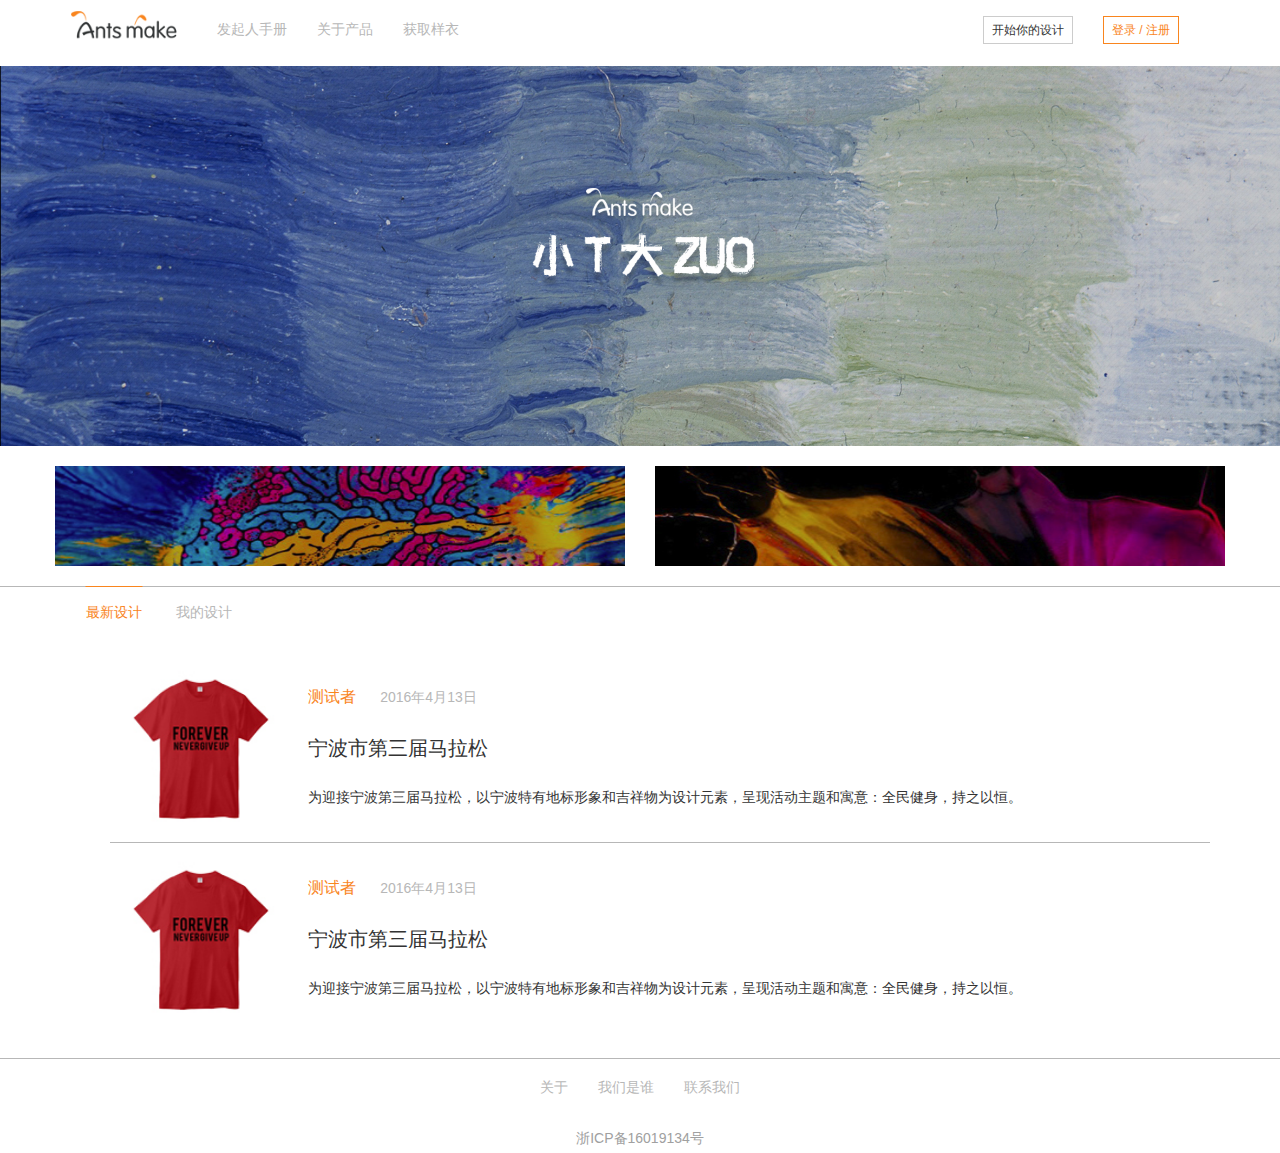
==== index.html @ 7a77fde2 "first commit" ====
<!DOCTYPE html>
<html lang="en">

<head>
    <meta charset="utf-8">
    <meta http-equiv="X-UA-Compatible" content="IE=edge">
    <meta name="viewport" content="width=device-width, initial-scale=1">
    <title>Antsmake</title>

    <link href="lib/bootstrap/dist/css/bootstrap.min.css" rel="stylesheet">
    <link href="lib/font-awesome/css/font-awesome.min.css" rel="stylesheet">

    <link href="styles/app.css" rel="stylesheet">
    <link rel="shortcut icon" href="favicon.ico">
    
</head>

<body>
	<header ui-view="header" class="am-header"></header>
	<div ui-view="body" class="am-body"></div>
	<footer ui-view="footer" class="am-footer"></footer>

	<!-- lib -->
    <script src="lib/jquery/dist/jquery.min.js"></script>
    <script src="lib/bootstrap/dist/js/bootstrap.min.js"></script>
    <script src="lib/angular/angular.min.js"></script>
    <script src="lib/angular-route/angular-route.min.js"></script>
    <script src="lib/angular-cookies/angular-cookies.min.js"></script>
    <script src="lib/angular-resource/angular-resource.min.js"></script>
    <script src="lib/angular-ui-router/release/angular-ui-router.min.js"></script>
    <script src="lib/angular-strap/dist/angular-strap.min.js"></script>
    <script src="lib/angular-strap/dist/angular-strap.tpl.min.js"></script>
    <script src="lib/moment/min/moment.min.js"></script>

	<script data-main="main" src="lib/require.js"></script>

	<script src="env.js"></script>
</body>

</html>
---- styles/app.css ----
body {
	font: 14px/1 微软雅黑, 'Segoe UI', Tahoma, Verdana, Arial, Helvetica, 宋体, sans-serif;
	line-height: 1.25;
	color: #333;
	min-width: 768px;
}

a {
	text-decoration: none;
	color: #a0a0a0;
}

::-webkit-input-placeholder { font-family: 'SimSun';font-size: 14px;color: #bfbfbf;}
::-moz-placeholder { font-family: 'SimSun';font-size: 14px;color: #bfbfbf; } /* firefox 19+ */
:-ms-input-placeholder { font-family: 'SimSun';font-size: 14px;color: #bfbfbf; } /* ie */
input:-moz-placeholder { font-family: 'SimSun';font-size: 14px;color: #bfbfbf; }

.am-header {
	border-bottom: 1px solid rgb(183, 183, 183);
	padding: 0;
}
.am-body {
}
.am-footer {
	border-top: 1px solid rgb(183, 183, 183);
}

.am-navbar {
	margin: 0;
}
.am-navbar .navbar-toggle .icon-bar {
	background-color: rgb(183, 183, 183);
}
.navbar-brand.logo-wrapper {
	padding: 10px 0 20px;
	margin-right: 20px;
	line-height: 1;
}
.navbar-brand.logo-wrapper img {
	height: 30px;
	vertical-align: middle;
}
.am-navbar-nav {
	display: inline-block;
}
.am-navbar-nav>li {
	float: left;
	padding: 20px 15px;
}
.am-navbar-nav.navbar-right>li {
	padding: 15px;
}
.am-navbar-nav>li>a {
	color: rgb(183, 183, 183);
	padding: 0;
	vertical-align: middle;
	background-color: transparent;
	border-bottom: 2px solid transparent;
}
.am-navbar-nav>li>a:hover,
.am-navbar-nav>li>a:focus,
.am-navbar-nav>li>a:active,
.am-navbar-nav>li>a.active {
	color: #F9851E;
	background-color: transparent;
	border-bottom-color: #F9851E;
}

.home-brand {
	width: 100%;
}
.home-brand img {
	width: 100%;
	height: 380px;
}
.home-brand .container {
	padding: 20px 0;
}
.home-brand-palette {
	width: 100%;
}
.home-brand-palette img {
	width: 100%;
	height: 100px;
}

.label {
	border-radius: 0;
}
.label.label-info {
	color: #fff;
	background-color: #60c4ae;
}
.label.label-warning {
	color: #fff;
	background-color: #f9851e;
}
.label.label-success {
	color: #fff;
	background-color: #00561f;
}

.btn {
	border-radius: 0;
	padding: 4px 8px;
}
.btn.btn-warning, .btn.btn-warning:hover, .btn.btn-warning:focus {
	color: #fff;
	background-color: #f9851e;
	border-color: #f9851e;
}
.btn.btn-info, .btn.btn-info:hover, .btn.btn-info:focus {
	color: #fff;
	background-color: #60c4ae;
	border-color: #60c4ae;
}
.btn.btn-success, .btn.btn-success:hover, .btn.btn-success:focus {
	color: #fff;
	background-color: #00561f;
	border-color: #00561f;
}
.btn-default-danger {
	color: #d9534f;
	border-color: #d43f3a;
}
.btn-default-warning {
	color: #f9851e;
	border-color: #f9851e;
}
.btn.btn-xs {
	padding: 4px 8px;
}
.btn.btn-link {
	color: #a0a0a0;
	text-decoration: none;
}
.btn.btn-img {
	line-height: 1;
	padding: 0;
	border: 0;
}
.btn.btn-img:hover,.btn.btn-img:focus,.btn.btn-img:active {
	border: transparent;
}
.btn.btn-img.btn-xs img {
	height: 28px;
}

.am-nav-tabs {
	margin-top: -1px;
	border-bottom: transparent;
}
.am-nav-tabs>li {
	padding: 0 15px;
}
.am-nav-tabs>li>a {
	border-top: 1px solid transparent;
	color: rgb(183, 183, 183);
	padding: 15px 0;
}
.am-nav-tabs>li>a:hover,
.am-nav-tabs>li>a:focus,
.am-nav-tabs>li>a:active,
.am-nav-tabs>li>a.active {
	border-color: transparent;
	border-radius: 0;
	color: #F9851E;
	background-color: transparent;
	border-top-color: #F9851E;
}
.tab-content {
	padding: 15px 0;
}

.list-design {
	list-style: none;
	display: block;
}
.list-design>li {
	padding: 10px 15px;
}
.list-design>li:not(:last-child) {
	border-bottom: 1px solid rgb(183, 183, 183);
}
.list-design>li .avatar {
	width: 100%;
}
.list-design>li .caption {
	display: block;
	position: relative;
	padding-top: 15px;
}
.list-design>li .caption>* {
	padding: 10px 0;
}
.list-design .caption .user {
	font-size: 16px;
	color: #F9851E;
}
.list-design .caption .time {
	margin-left: 20px;
	color: rgb(183, 183, 183);
}
.list-design .caption .title {
	font-size: 20px;
	font-weight: 400;
}

.form-control {
	border-radius: 0;
	line-height: 1.25;
	padding: 4px 8px;
	height: 32px;
}

.modal-dialog {
	margin-top: 80px;
	width: 400px;
}
.modal-dialog .modal-content>.modal-body {
	padding: 30px 60px 50px;
}
.modal-dialog .close {
	position: absolute;
	top: 0;
	right: 10px;
	line-height: 1;
}
.modal-dialog .close>span {
	display: inline-block;
	vertical-align: middle;
	font-size: 48px;
	font-weight: 100;
}
.modal-dialog .d-header {

}
.modal-dialog .d-header .img-container {
	text-align: center;
}
.modal-dialog .d-body {
	padding: 40px;
}
.modal-dialog .d-body .text {
	text-align: center;
}
.modal-dialog .d-footer {}
.modal-dialog .d-footer .btns {
	text-align: center;
}
.modal-dialog .d-footer .btns>.btn {
	padding: 5px 30px;
}
.passport-form {
	padding: 0 10px;
}
.passport-form>.title {
	text-align: center;
	color: rgb(183, 183, 183);
}
.passport-form>.title img {
	height: 30px;
}
.passport-form .form-group label {
	color: rgb(183, 183, 183);
	font-weight: 100;
}
.passport-form .form-group input[type="submit"] {
	padding-left: 40px;
	padding-right: 40px;
}
.modal-backdrop.am-fade {
  opacity: .5;
  transition: opacity .15s linear;
  &.ng-enter {
    opacity: 0;
    &.ng-enter-active {
      opacity: .5;
    }
  }
  &.ng-leave {
    opacity: .5;
    &.ng-leave-active {
      opacity: 0;
    }
  }
}

/* Validation */
.block {
    display: block;
}
.help-block {
    display: block;
    font-size: 12px;
}
.form-group.has-error>.control-label {
    color: #f9851e;
}
.form-group.has-error .form-control {
    border-color: #f9851e;
}
.form-group.has-error .help-block {
    color: #f9851e;
}

.am-dropdown>.dropdown-menu {
	border-radius: 0;
	margin-top: 0;
	padding: 0;
	border: 1px solid #f9851e;
	min-width: 0;
}
.am-dropdown>.dropdown-menu>li>a {
	padding: 5px 9px;
}

.text-gray {
	color: #959595;
}
.text-warning {
	color: #f9851e;
}
.text-info {
	color: #60c4ae;
}
.text-success {
	color: #00561f;
}

.am-nav {
	background-color: #eeeeee;
	border-radius: 4px;
	display: table;
	position: relative;
	width: 100%;
}
.am-nav>li+li {
	margin-left: 0;
}
.am-nav>li {
	display: table-cell;
	vertical-align: middle;
}
.am-nav>li:not(:last-child) {
	float: none;
	white-space: nowrap;
	width: 1%;
}
.am-nav>li:last-child {
	float: left;
	width: 100%;
}
.am-nav>li>a {
	padding: 5px 20px;
	border-radius: 0;
	border: 1px solid #dcdcdc;
	color: #7e7e7e;
}
.am-nav>li:not(:first-child)>a {
	border-left: 0;
}
.am-nav>li>a>i, .am-nav>li>a>span {
	vertical-align: center;
}
.am-nav>li>a>i {
	font-size: 18px;
	position: relative;
	top: 1px;
}
.nav.am-nav>li.active>a, .nav.am-nav>li>a:hover, .nav.am-nav>li>a:focus {
	background-color: #fff;
	color: #F9851E;
}
.nav.am-nav>li.active>a>span, .nav.am-nav>li>a:hover>span, .nav.am-nav>li>a:focus>span {
	font-weight: 600;
}
.am-nav>li:first-child>a {
	border-bottom-left-radius: 4px;
	border-top-left-radius: 4px;
}
.am-nav>li:last-child>a {
	border-bottom-right-radius: 4px;
	border-top-right-radius: 4px;
}
.am-nav>li.has-lace.active>a {
	border-bottom-color: #fff;
}
.am-nav>li.has-lace+li>a, .am-nav>li.has-lace:first-child>a {
	border-bottom-left-radius: 0;
}
.am-nav>li.has-lace+li>a, .am-nav>li.has-lace:last-child>a {
	border-bottom-right-radius: 0;
}

.nav-lace {
	display: block;
	position: relative;
	border: 1px solid #dcdcdc;
	border-top: 0;
	margin-bottom: 15px;
}
.nav-lace>.arrow-down {
	display: block;
	position: absolute;
	left: 20px;
	top: 100%;
	width:0; 
    height:0; 
    border-left: 15px solid transparent;
    border-right: 15px solid transparent;
    border-top: 15px solid #dcdcdc;
}
.nav-lace>.arrow-down:after {
	content: " ";
	display: block;
	position: absolute;
	left: -14px;
	top: -15px;
	width:0; 
    height:0; 
    border-left: 14px solid transparent;
    border-right: 14px solid transparent;
    border-top: 14px solid #fff;
}

.horizental-list {
	list-style: none;
	display: block;
	padding: 0;
	margin: 0;
}
.horizental-list:before, .horizental-list:after{
	display: table;
    content: " ";
    clear: both;
}
.horizental-list>li {
	position: relative;
	float: left;
	padding: 15px 20px;
}
.horizental-list>li>a {
	position: relative;
}
.horizental-list>li>a:hover, .horizental-list>li>a:focus {
	color: #f9851e;
	text-decoration: none;
}
.horizental-list>li:not(:first-child)>a:before {
	content: " ";
	display: block;
	background-color: #dcdcdc;
	width: 1px;
	position: absolute;
	top: 0;
	bottom: 0;
	left: -19px;
}

.nav-content .container-fluid {
	padding: 20px;
}
.nav-content .row {
	margin-left: -20px;
	margin-right: -20px;
}
.nav-content div[class*="col-"]{
	padding: 0 20px;
}
.widget {
	display: block;
	width: 100%;
	position: relative;
	border: 1px solid #dcdcdc;
}
.widget-header {
	padding: 5px 12px;
	font-size: 16px;
	font-weight: 600;
	text-align: center;
	color: #fff;
	background: #dcdcdc url('../imgs/widget-header-bg.png') repeat-x;
}
.widget-header.widget-header-info {
	color: #60c4ae;
}
.widget-header.widget-header-warning {
	color: #f9851e;
}
.widget-header.widget-header-success {
	color: #00561f;
}
.widget-body {
	position: relative;
}
.design-box {
	position: relative;
	display: block;
	padding: 20px;
}
.design-box:after {
	content: " ";
	display: table;
	clear: both;
}
.design-box>.img-container {
	display: inline-block;
	background-color: #fafafa;
	padding: 0;
	float: left;
}
.design-box>.img-container>img {
	width: 181px;
	height: 207px;
}
.design-box>.caption {
	position: relative;
	width: 50%;
	padding: 0 20px;
	display: inline-block;
	float: left;
}
.design-box>.caption>p {
	padding: 10px 0 0;
}
.design-box>.caption>.btns {
	margin-top: 30px;
}
.design-box>.caption .number {
	color: #f9851e;
	font-size: 24px;
	font-weight: bold;
}

.nav-content>.order-list {
	padding: 20px 0;
}
.order-list {
	display: block;
	width: 100%;
	position: relative;
}
.order-list>.order-list-item+.order-list-item {
	margin-bottom: 20px;
}
.order-list-item>.item-header {
	display: block;
	padding: 10px;
	border-bottom: 1px solid #dcdcdc;
}
.order-list-item>.item-header>.date {
	margin-right: 50px
}
.order-list-item>.item-body {
	padding: 5px 0;
	display: table;
	position: relative;
}
.order-list-item>.item-body>* {
	display: table-cell;
	vertical-align: middle;
}
.order-list-item>.item-body:after {
	content: " ";
	display: table;
	clear: both;
}
.order-list-item>.item-body>.img-container {
	background-color: #fafafa;
	white-space: nowrap;
}
.order-list-item>.item-body>.img-container>img {
	width: 114px;
	height: 130px;
}
.order-list-item>.item-body>.caption {
	width: 100%;
}
.order-list-item>.item-body>.caption:after {
	content: " ";
	display: table;
	clear: both;
}
.order-list-item>.item-body>.caption>.title,
.order-list-item>.item-body>.caption>.count,
.order-list-item>.item-body>.caption>.price,
.order-list-item>.item-body>.caption>.status {
	text-align: center;
	width: 25%;
	float: left;
	line-height: 130px;
}
.order-list-item>.item-body>.btns {
	display: block;
	height: 130px;
	padding: 20px;
}
.order-list-item>.item-body>.btns>.btn+.btn {
	margin-top: 10px;
}
.order-list-item>.item-body>.caption .number {
	color: #f9851e;
	font-size: 24px;
	font-weight: bold;
}

.bill-form {
	padding: 20px 20px 20px 0;
	margin-top: 20px;
}
.bill-form .form-group {
	margin-left: 0;
	margin-right: 0;
	margin-bottom: 50px;
}
.bill-form .form-control:not(textarea) {
	border-width: 0 0 1px 0;
	box-shadow: none;
	padding: 2px 10px;
	height: 22px;
}
.bill-form .form-group [class*='col-'] {
	padding: 0;
}
.bill-form .form-group>.control-label {
	font-size: 16px;
	padding: 0 10px;
}
.bill-form .help-block {
	font-size: 12px;
	font-family: 'NSimSun';
}
.bill-form .btn {
	padding-left: 30px;
	padding-right: 30px;
}

.warning {
	font-size: 12px;
	padding: 0 3px;
	border-radius: 6px;
	background-color: #f9851e;
	color: #fff;
	margin: 0 3px;
	font-weight: bold;
}

.address-table {
	margin-top: 30px;
}
.address-table>thead>tr>th {
	border-bottom: 0;
	font-size: 16px;
	padding: 10px 20px;
	text-align: center;
	border-top: 0;
}
.address-table>tbody>tr>td {
	padding: 10px 20px;
	text-align: center;
	border-top: 0;
}
.address-table>tbody>tr.bordered {
	border: 1px solid #dcdcdc;
	border-radius: 2px;
}
.address-table>tbody>tr.bordered>td {
	padding: 20px;
}
.address-table>tbody>tr>td .label {
	font-size: 14px;
}
.address-table>tbody>tr>td .btns {
	margin-right: 15px;
	color: #434343;
}
.address-table>tbody>tr>td .btns>a {
	color: #434343;
	padding: 0 5px;
	position: relative;
	display: inline-block;
}
.address-table>tbody>tr>td .btns>a:hover,
.address-table>tbody>tr>td .btns>a:focus {
	color: #F9851E;
	text-decoration: none;
}
.address-table>tbody>tr>td .btns>a+a:before {
	content: " ";
	display: block;
	background-color: #434343;
	width: 1px;
	position: absolute;
	top: 0;
	left: -3px;
	bottom: 0;
}
.address-table>tbody>tr>td .links {
	display: block;
	position: relative;
	text-align: left;
	height: 0;
	top: -20px;
}
.address-table>tbody>tr>td .links>a {
	font-size: 14px;
	font-weight: bold;
	color: #00561f;
}
.address-table form .control-label {
	text-align: left;
}
.address-table form .form-control {
	font-size: 12px;
	border-radius: 4px;
	height: 24px;
	padding: 3px 6px;
}
.address-table form textarea.form-control {
	height: auto;
}
.address-table form .actions {
	display: block;
	position: relative;
}
.address-table form .actions>.btn {
	padding: 4px 50px;
	margin-right: 50px;
}
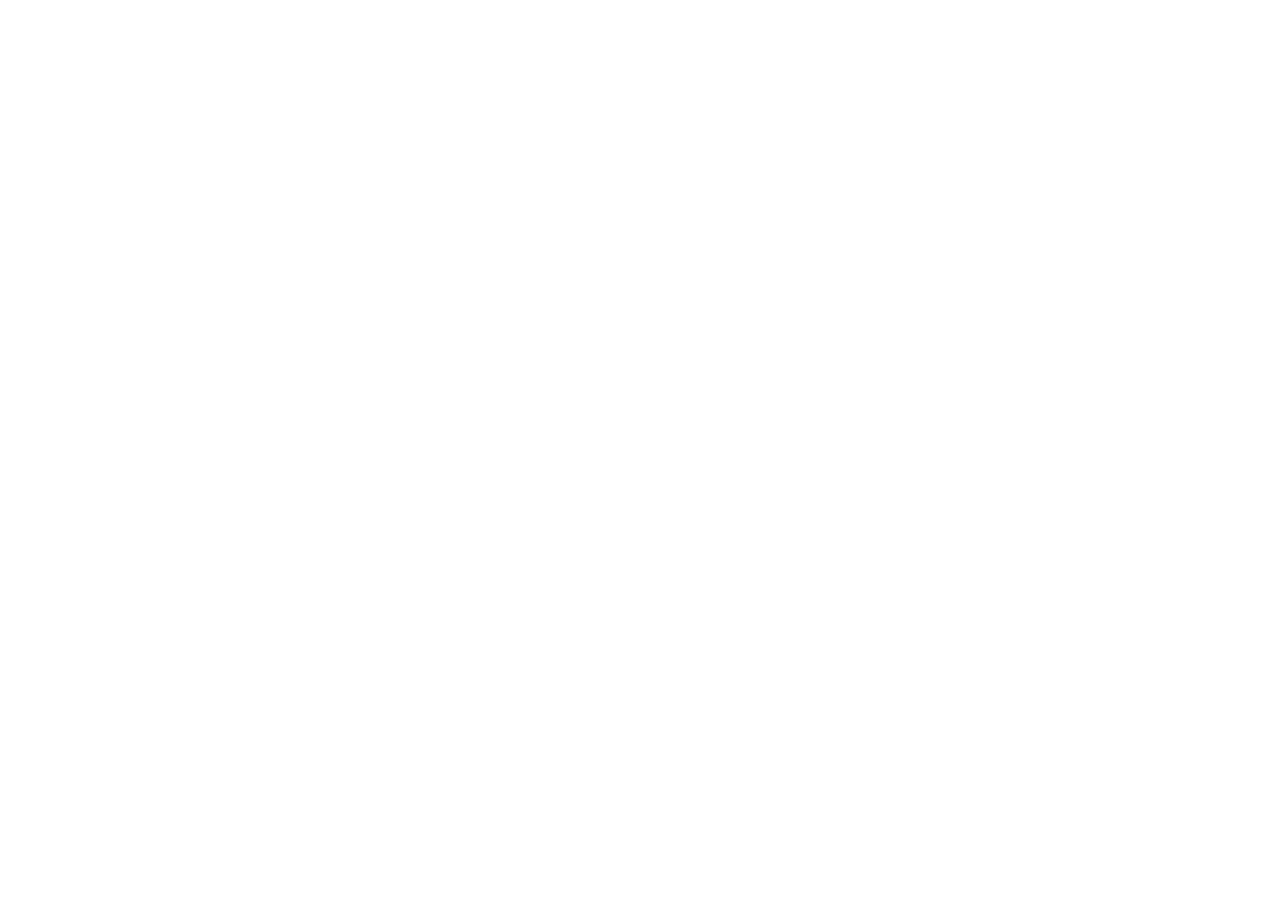
==== commit 00ede35d: "add sponsor" ====
--- a/index.html
+++ b/index.html
@@ -3,6 +3,7 @@
 
 <head>
     <meta charset="utf-8">
+    <base href="/www.antsmake.com/">
     <meta http-equiv="X-UA-Compatible" content="IE=edge">
     <meta name="viewport" content="width=device-width, initial-scale=1">
     <title>Antsmake</title>
@@ -11,6 +12,7 @@
     <link href="lib/font-awesome/css/font-awesome.min.css" rel="stylesheet">
 
     <link href="styles/app.css" rel="stylesheet">
+    <link href="styles/sponsror.css" rel="stylesheet">
     <link rel="shortcut icon" href="favicon.ico">
     
 </head>
--- a/styles/app.css
+++ b/styles/app.css
@@ -9,6 +9,9 @@
 a {
 	text-decoration: none;
 	color: #a0a0a0;
+}
+a:hover {
+    cursor: pointer;
 }
 
 ::-webkit-input-placeholder { font-family: 'SimSun';font-size: 14px;color: #bfbfbf;}
--- a/styles/sponsror.css
+++ b/styles/sponsror.css
@@ -0,0 +1,3 @@
+.sponsor-welcome-text {
+    height: 65px;
+}